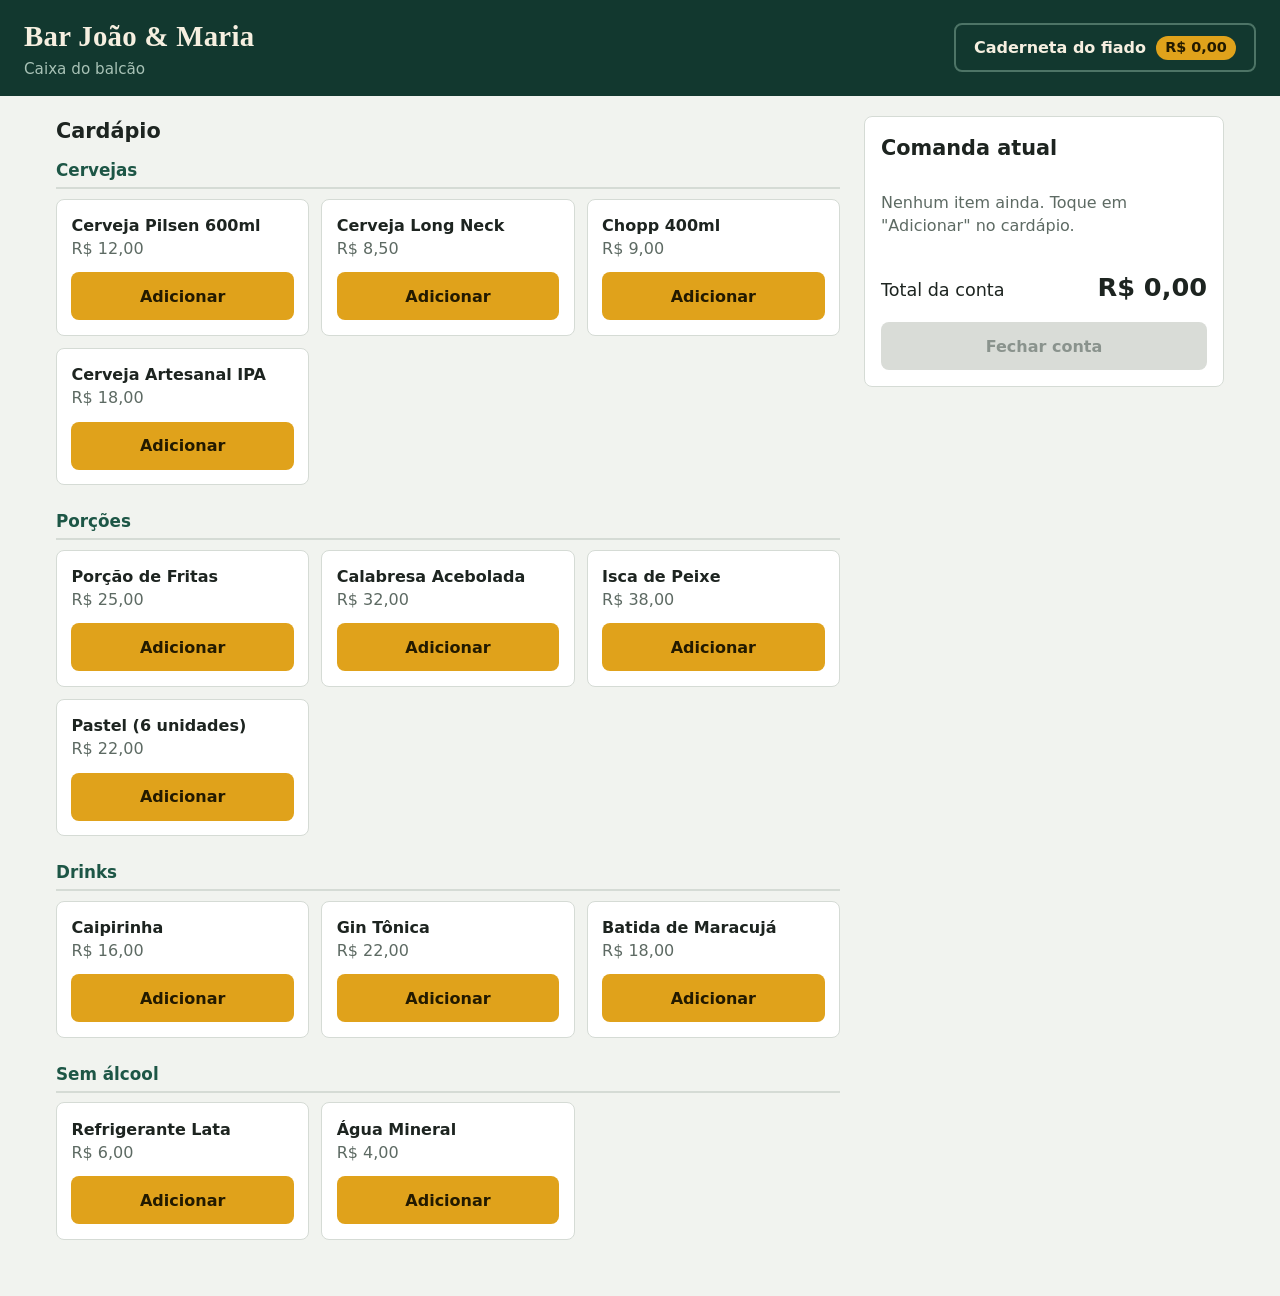
==== Bar_Joao_Maria/index.html @ ae147a01 "Projeto do bar do Joao e da Maria" ====
<!DOCTYPE html>
<html lang="pt-BR">
<head>
  <meta charset="UTF-8">
  <meta name="viewport" content="width=device-width, initial-scale=1">
  <title>Bar João &amp; Maria - Caixa</title>
  <link rel="stylesheet" href="style.css">
</head>
<body>

  <header class="topo">
    <div class="marca">
      <h1>Bar João &amp; Maria</h1>
      <p>Caixa do balcão</p>
    </div>

    <button type="button" id="btn-caderneta" class="btn btn--claro">
      Caderneta do fiado
      <span id="total-fiado" class="selo">R$ 0,00</span>
    </button>
  </header>

  <main class="layout">

    <!-- Cardápio: os produtos são criados pelo script.js -->
    <section class="cardapio" aria-labelledby="titulo-cardapio">
      <h2 id="titulo-cardapio">Cardápio</h2>
      <div id="cardapio"></div>
    </section>

    <!-- Comanda (carrinho) do pedido atual -->
    <aside id="comanda" class="comanda" aria-labelledby="titulo-comanda">
      <h2 id="titulo-comanda">Comanda atual</h2>

      <ul id="lista-comanda" class="comanda__lista"></ul>

      <div class="comanda__total">
        <span>Total da conta</span>
        <strong id="total-comanda">R$ 0,00</strong>
      </div>

      <button type="button" id="btn-fechar" class="btn btn--principal btn--cheio" disabled>
        Fechar conta
      </button>
    </aside>

  </main>

  <!-- Barra fixa que só aparece no celular -->
  <a class="barra-mobile" href="#comanda">
    <span>Ver comanda</span>
    <strong id="total-barra">R$ 0,00</strong>
  </a>

  <!-- Janela: fechamento do pedido -->
  <dialog id="modal-fechamento" aria-labelledby="titulo-fechamento">
    <div class="modal__cabeca">
      <h2 id="titulo-fechamento">Fechar conta</h2>
      <button type="button" class="modal__fechar" data-fechar aria-label="Fechar janela">&times;</button>
    </div>

    <p class="modal__resumo">Total da conta: <strong id="total-fechamento">R$ 0,00</strong></p>

    <div id="opcoes-pagamento" class="opcoes">
      <button type="button" id="btn-pagar" class="btn btn--principal btn--cheio">Pagamento imediato</button>
      <button type="button" id="btn-fiado" class="btn btn--contorno btn--cheio">Deixar fiado</button>
    </div>

    <form id="form-fiado" class="form-fiado" hidden>
      <label for="nome-cliente">Nome do cliente</label>
      <input type="text" id="nome-cliente" list="lista-clientes" autocomplete="off" maxlength="60" required>
      <datalist id="lista-clientes"></datalist>
      <button type="submit" class="btn btn--principal btn--cheio">Anotar na caderneta</button>
    </form>
  </dialog>

  <!-- Janela: caderneta de fiados -->
  <dialog id="modal-caderneta" aria-labelledby="titulo-caderneta">
    <div class="modal__cabeca">
      <h2 id="titulo-caderneta">Caderneta do fiado</h2>
      <button type="button" class="modal__fechar" data-fechar aria-label="Fechar janela">&times;</button>
    </div>

    <ul id="lista-fiados" class="fiados"></ul>

    <p class="modal__resumo">Total em aberto: <strong id="total-aberto">R$ 0,00</strong></p>
  </dialog>

  <script src="script.js"></script>
</body>
</html>
---- Bar_Joao_Maria/style.css ----
/* ===== Cores e medidas ===== */
:root {
  --verde: #12382f;
  --verde-medio: #1d5646;
  --ambar: #e0a21b;
  --ambar-claro: #f3c65f;
  --fundo: #f1f3ef;
  --cartao: #ffffff;
  --tinta: #1d2420;
  --suave: #5d6a63;
  --borda: #d5dbd5;
  --perigo: #b3382f;
  --raio: 8px;
}

* {
  box-sizing: border-box;
}

[hidden] {
  display: none !important;
}

body {
  margin: 0;
  background: var(--fundo);
  color: var(--tinta);
  font-family: "Segoe UI", system-ui, -apple-system, Roboto, Arial, sans-serif;
  line-height: 1.45;
}

h1, h2, h3 {
  margin: 0;
}

/* ===== Topo ===== */
.topo {
  display: flex;
  flex-wrap: wrap;
  align-items: center;
  justify-content: space-between;
  gap: 0.75rem 1.5rem;
  padding: 1rem 1.5rem;
  background: var(--verde);
  color: #f6efe0;
}

.marca h1 {
  font-family: Georgia, "Times New Roman", serif;
  font-size: 1.8rem;
  letter-spacing: 0.01em;
}

.marca p {
  margin: 0;
  color: #a8c2b6;
  font-size: 0.95rem;
}

/* ===== Botões ===== */
.btn {
  padding: 0.65rem 1.1rem;
  border: 2px solid transparent;
  border-radius: var(--raio);
  font: inherit;
  font-weight: 600;
  cursor: pointer;
  transition: background 0.15s, border-color 0.15s;
}

.btn:focus-visible,
.modal__fechar:focus-visible,
.mini:focus-visible,
input:focus-visible {
  outline: 3px solid #2f8fd0;
  outline-offset: 2px;
}

.btn--cheio {
  width: 100%;
}

.btn--principal {
  background: var(--ambar);
  color: #231a00;
}

.btn--principal:hover:not(:disabled) {
  background: var(--ambar-claro);
}

.btn--principal:disabled {
  background: #d9dcd7;
  color: #8a938d;
  cursor: not-allowed;
}

.btn--contorno {
  background: transparent;
  border-color: var(--verde);
  color: var(--verde);
}

.btn--contorno:hover {
  background: #e3ece7;
}

.btn--claro {
  background: transparent;
  border-color: #4d7466;
  color: #f6efe0;
  display: inline-flex;
  align-items: center;
  gap: 0.6rem;
}

.btn--claro:hover {
  background: var(--verde-medio);
}

.selo {
  padding: 0.1rem 0.6rem;
  border-radius: 999px;
  background: var(--ambar);
  color: #231a00;
  font-size: 0.9rem;
  font-variant-numeric: tabular-nums;
}

/* ===== Layout principal ===== */
.layout {
  display: grid;
  grid-template-columns: 1fr;
  gap: 1.5rem;
  max-width: 1200px;
  margin: 0 auto;
  padding: 1.25rem 1rem 5rem;
}

.cardapio h2,
.comanda h2 {
  margin-bottom: 0.75rem;
  font-size: 1.3rem;
}

/* ===== Cardápio ===== */
.categoria {
  margin-bottom: 1.5rem;
}

.categoria h3 {
  margin-bottom: 0.6rem;
  padding-bottom: 0.3rem;
  border-bottom: 2px solid var(--borda);
  font-size: 1.05rem;
  color: var(--verde-medio);
}

.produtos {
  display: grid;
  grid-template-columns: repeat(auto-fill, minmax(190px, 1fr));
  gap: 0.75rem;
}

.produto {
  display: flex;
  flex-direction: column;
  justify-content: space-between;
  gap: 0.75rem;
  padding: 0.9rem;
  background: var(--cartao);
  border: 1px solid var(--borda);
  border-radius: var(--raio);
}

.produto__nome {
  margin: 0;
  font-size: 1rem;
  font-weight: 600;
}

.produto__preco {
  margin: 0;
  color: var(--suave);
  font-variant-numeric: tabular-nums;
}

/* ===== Comanda ===== */
.comanda {
  align-self: start;
  padding: 1rem;
  background: var(--cartao);
  border: 1px solid var(--borda);
  border-radius: var(--raio);
}

.comanda__lista {
  margin: 0 0 1rem;
  padding: 0;
  list-style: none;
}

.comanda__vazio {
  padding: 1rem 0;
  color: var(--suave);
}

.item {
  display: grid;
  grid-template-columns: 1fr auto;
  gap: 0.3rem 0.75rem;
  padding: 0.7rem 0;
  border-bottom: 1px solid var(--borda);
}

.item__nome {
  font-weight: 600;
}

.item__subtotal {
  font-variant-numeric: tabular-nums;
  font-weight: 600;
}

.item__controles {
  display: flex;
  align-items: center;
  gap: 0.4rem;
}

.item__qtd {
  min-width: 1.6rem;
  text-align: center;
  font-variant-numeric: tabular-nums;
}

.mini {
  min-width: 2.2rem;
  height: 2.2rem;
  padding: 0 0.5rem;
  border: 1px solid var(--borda);
  border-radius: 6px;
  background: #fff;
  font: inherit;
  cursor: pointer;
}

.mini:hover {
  background: #eef1ed;
}

.mini--remover {
  margin-left: auto;
  border-color: #e3b9b5;
  color: var(--perigo);
}

.mini--remover:hover {
  background: #faeceb;
}

.comanda__total {
  display: flex;
  justify-content: space-between;
  align-items: baseline;
  margin-bottom: 1rem;
  font-size: 1.1rem;
}

.comanda__total strong {
  font-size: 1.6rem;
  font-variant-numeric: tabular-nums;
}

/* ===== Barra fixa do celular ===== */
.barra-mobile {
  position: fixed;
  left: 0;
  right: 0;
  bottom: 0;
  display: flex;
  justify-content: space-between;
  padding: 0.9rem 1.25rem;
  background: var(--verde);
  color: #f6efe0;
  text-decoration: none;
  z-index: 5;
}

.barra-mobile:focus-visible {
  outline: 3px solid #2f8fd0;
  outline-offset: -3px;
}

/* ===== Janelas (dialog) ===== */
dialog {
  width: min(480px, calc(100% - 2rem));
  max-height: calc(100% - 2rem);
  padding: 1.25rem;
  border: none;
  border-radius: var(--raio);
  color: var(--tinta);
}

dialog::backdrop {
  background: rgba(8, 24, 19, 0.6);
}

.modal__cabeca {
  display: flex;
  align-items: center;
  justify-content: space-between;
  margin-bottom: 1rem;
}

.modal__cabeca h2 {
  font-size: 1.3rem;
}

.modal__fechar {
  width: 2.4rem;
  height: 2.4rem;
  border: none;
  border-radius: 6px;
  background: transparent;
  font-size: 1.6rem;
  line-height: 1;
  cursor: pointer;
}

.modal__fechar:hover {
  background: #eef1ed;
}

.modal__resumo {
  margin: 1rem 0 0;
  font-size: 1.05rem;
}

.modal__resumo strong {
  font-variant-numeric: tabular-nums;
}

.opcoes {
  display: grid;
  gap: 0.6rem;
  margin-top: 1rem;
}

.form-fiado {
  display: grid;
  gap: 0.6rem;
  margin-top: 1rem;
}

.form-fiado label {
  font-weight: 600;
}

.form-fiado input {
  padding: 0.65rem 0.75rem;
  border: 1px solid #aab4ad;
  border-radius: var(--raio);
  font: inherit;
}

/* ===== Lista de fiados ===== */
.fiados {
  margin: 0;
  padding: 0;
  list-style: none;
}

.fiados__vazio {
  padding: 1rem 0;
  color: var(--suave);
}

.fiado {
  display: grid;
  grid-template-columns: 1fr auto;
  align-items: center;
  gap: 0.2rem 1rem;
  padding: 0.75rem 0;
  border-bottom: 1px solid var(--borda);
}

.fiado__nome {
  font-weight: 600;
}

.fiado__valor {
  color: var(--perigo);
  font-weight: 600;
  font-variant-numeric: tabular-nums;
}

.fiado .btn {
  grid-column: 2;
  grid-row: 1 / span 2;
  padding: 0.5rem 0.8rem;
}

/* ===== Telas maiores: duas colunas ===== */
@media (min-width: 800px) {
  .layout {
    grid-template-columns: 1fr 360px;
    padding-bottom: 2rem;
  }

  .comanda {
    position: sticky;
    top: 1rem;
  }

  .barra-mobile {
    display: none;
  }
}

@media (prefers-reduced-motion: reduce) {
  .btn {
    transition: none;
  }
}
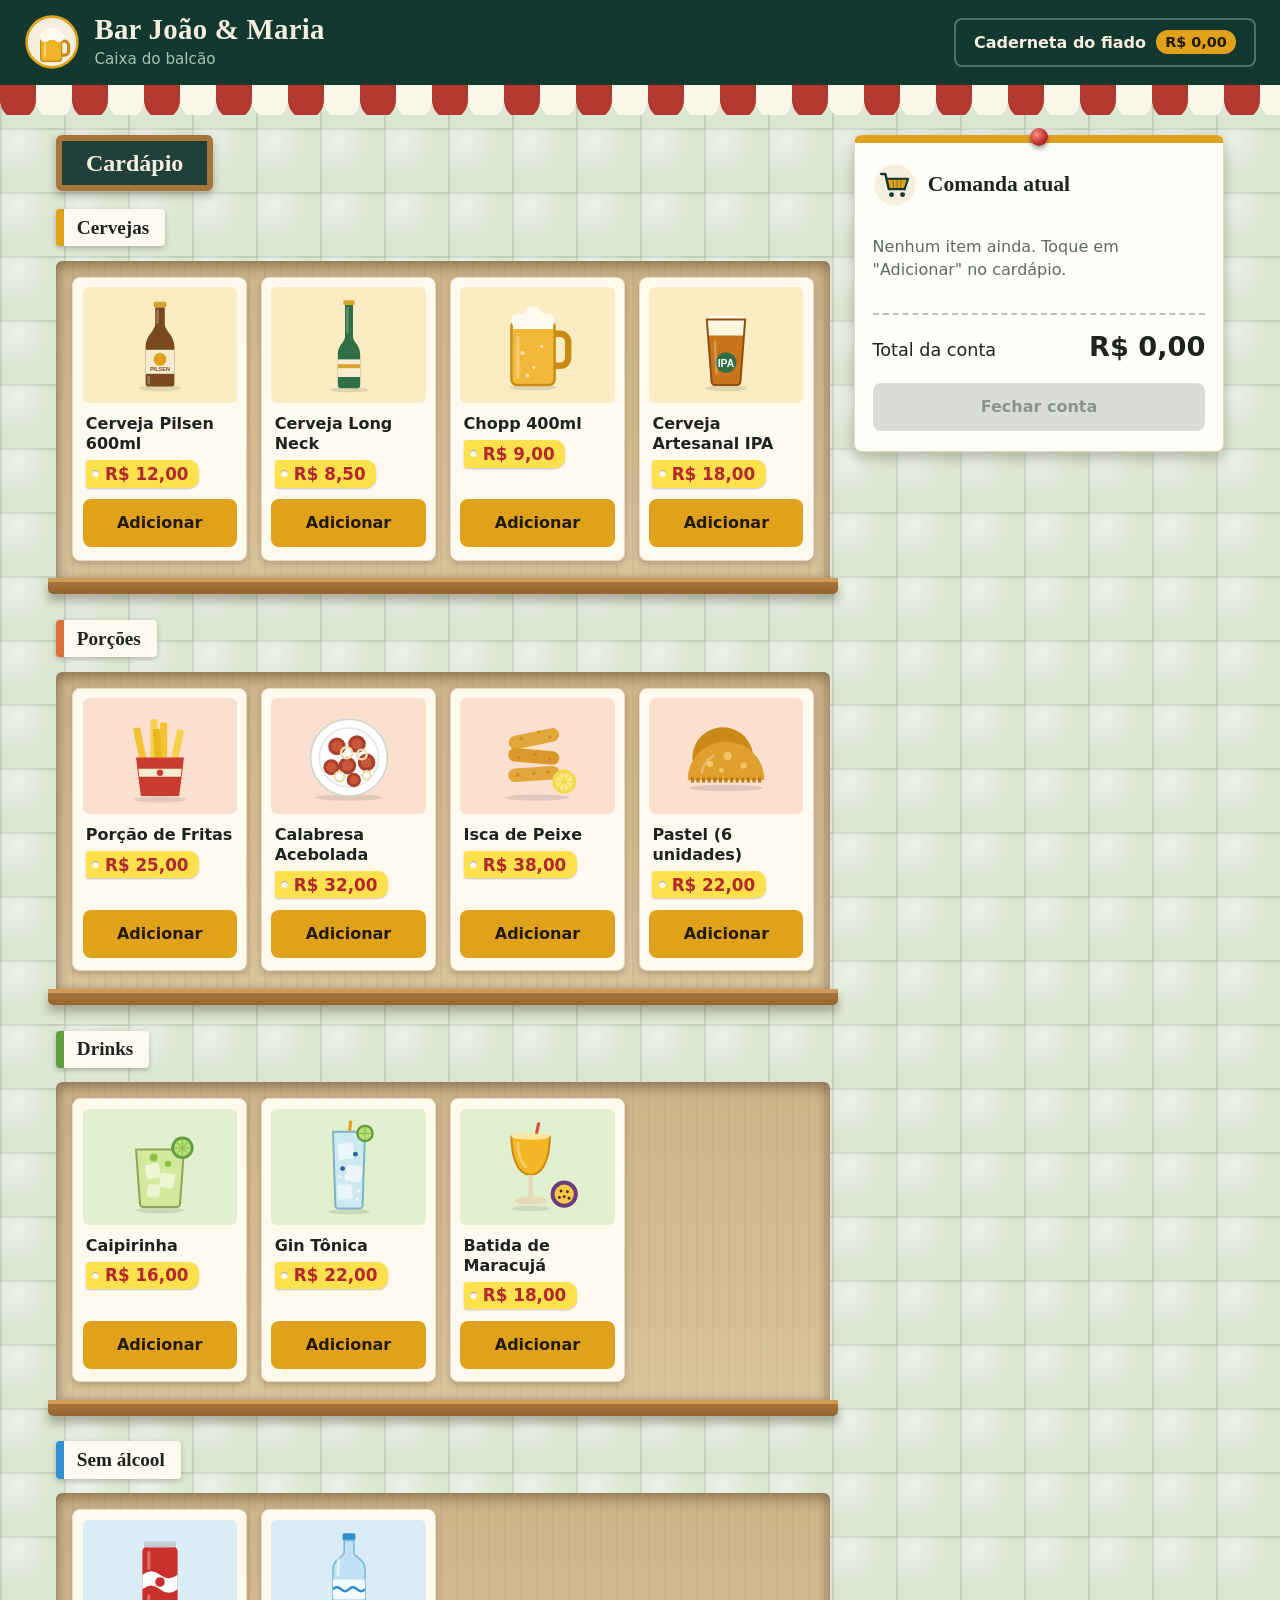
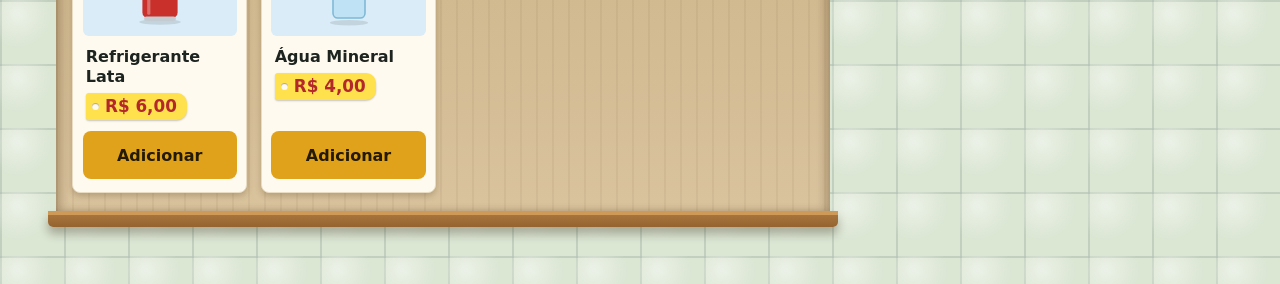
==== commit ba5121ac: "Implementação do ambientação do site." ====
--- a/Bar_Joao_Maria/index.html
+++ b/Bar_Joao_Maria/index.html
@@ -10,8 +10,11 @@
 
   <header class="topo">
     <div class="marca">
-      <h1>Bar João &amp; Maria</h1>
-      <p>Caixa do balcão</p>
+      <img class="marca__logo" src="img/logo.svg" alt="" width="56" height="56">
+      <div>
+        <h1>Bar João &amp; Maria</h1>
+        <p>Caixa do balcão</p>
+      </div>
     </div>
 
     <button type="button" id="btn-caderneta" class="btn btn--claro">
@@ -19,6 +22,9 @@
       <span id="total-fiado" class="selo">R$ 0,00</span>
     </button>
   </header>
+
+  <!-- Faixa decorativa: toldo listrado de mercadinho -->
+  <div class="toldo" aria-hidden="true"></div>
 
   <main class="layout">
 
@@ -30,7 +36,13 @@
 
     <!-- Comanda (carrinho) do pedido atual -->
     <aside id="comanda" class="comanda" aria-labelledby="titulo-comanda">
-      <h2 id="titulo-comanda">Comanda atual</h2>
+      <h2 id="titulo-comanda" class="comanda__titulo">
+        <span class="carrinho">
+          <img src="img/carrinho.svg" alt="" width="44" height="44">
+          <span id="qtd-itens" class="contagem" hidden>0</span>
+        </span>
+        Comanda atual
+      </h2>
 
       <ul id="lista-comanda" class="comanda__lista"></ul>
 
@@ -48,7 +60,13 @@
 
   <!-- Barra fixa que só aparece no celular -->
   <a class="barra-mobile" href="#comanda">
-    <span>Ver comanda</span>
+    <span class="barra-mobile__texto">
+      <span class="carrinho">
+        <img src="img/carrinho.svg" alt="" width="36" height="36">
+        <span id="qtd-barra" class="contagem" hidden>0</span>
+      </span>
+      Ver comanda
+    </span>
     <strong id="total-barra">R$ 0,00</strong>
   </a>
 
--- a/Bar_Joao_Maria/style.css
+++ b/Bar_Joao_Maria/style.css
@@ -6,11 +6,17 @@
   --ambar-claro: #f3c65f;
   --fundo: #f1f3ef;
   --cartao: #ffffff;
+  --papel: #fffef9;
   --tinta: #1d2420;
   --suave: #5d6a63;
   --borda: #d5dbd5;
+  --borda-forte: #b9c2bb;
   --perigo: #b3382f;
   --raio: 8px;
+  --fonte-titulo: Georgia, "Times New Roman", serif;
+  --madeira-clara: #cf9a58;
+  --madeira: #a8743c;
+  --madeira-escura: #94632f;
 }
 
 * {
@@ -23,14 +29,24 @@
 
 body {
   margin: 0;
-  background: var(--fundo);
+  /* Parede de azulejo: brilho + rejunte em cada azulejo de 64px */
+  background-color: #dbe6d3;
+  background-image:
+    radial-gradient(circle at 28% 22%, rgba(255, 255, 255, 0.45), rgba(255, 255, 255, 0) 50%),
+    linear-gradient(rgba(18, 56, 47, 0.13) 2px, transparent 2px),
+    linear-gradient(90deg, rgba(18, 56, 47, 0.13) 2px, transparent 2px);
+  background-size: 64px 64px;
   color: var(--tinta);
   font-family: "Segoe UI", system-ui, -apple-system, Roboto, Arial, sans-serif;
   line-height: 1.45;
 }
 
-h1, h2, h3 {
+h1, h2, h3, h4 {
   margin: 0;
+}
+
+img {
+  display: block;
 }
 
 /* ===== Topo ===== */
@@ -40,21 +56,46 @@
   align-items: center;
   justify-content: space-between;
   gap: 0.75rem 1.5rem;
-  padding: 1rem 1.5rem;
+  padding: 0.9rem 1.5rem;
   background: var(--verde);
   color: #f6efe0;
 }
 
+.marca {
+  display: flex;
+  align-items: center;
+  gap: 0.9rem;
+}
+
+.marca__logo {
+  flex: none;
+  width: 56px;
+  height: 56px;
+}
+
 .marca h1 {
-  font-family: Georgia, "Times New Roman", serif;
+  font-family: var(--fonte-titulo);
   font-size: 1.8rem;
+  line-height: 1.1;
   letter-spacing: 0.01em;
 }
 
 .marca p {
-  margin: 0;
+  margin: 0.15rem 0 0;
   color: #a8c2b6;
   font-size: 0.95rem;
+}
+
+/* Toldo listrado de mercadinho (a máscara recorta as pontas arredondadas) */
+.toldo {
+  height: 30px;
+  background: repeating-linear-gradient(90deg, #b3382f 0 36px, #fbf6ea 36px 72px);
+  -webkit-mask:
+    linear-gradient(#000, #000) 0 0 / 100% 16px no-repeat,
+    radial-gradient(circle at 18px 0, #000 17.5px, transparent 18px) 0 16px / 36px 14px repeat-x;
+  mask:
+    linear-gradient(#000, #000) 0 0 / 100% 16px no-repeat,
+    radial-gradient(circle at 18px 0, #000 17.5px, transparent 18px) 0 16px / 36px 14px repeat-x;
 }
 
 /* ===== Botões ===== */
@@ -71,6 +112,7 @@
 .btn:focus-visible,
 .modal__fechar:focus-visible,
 .mini:focus-visible,
+.barra-mobile:focus-visible,
 input:focus-visible {
   outline: 3px solid #2f8fd0;
   outline-offset: 2px;
@@ -134,95 +176,257 @@
   gap: 1.5rem;
   max-width: 1200px;
   margin: 0 auto;
-  padding: 1.25rem 1rem 5rem;
-}
-
-.cardapio h2,
-.comanda h2 {
-  margin-bottom: 0.75rem;
-  font-size: 1.3rem;
+  padding: 1.25rem 1rem 5.5rem;
+}
+
+.cardapio > h2 {
+  display: inline-block;
+  margin-bottom: 1.1rem;
+  padding: 0.3rem 1.5rem;
+  background: #22403a;
+  border: 6px solid var(--madeira);
+  border-radius: 6px;
+  box-shadow: 0 4px 8px rgba(40, 25, 5, 0.3);
+  color: #f6efe0;
+  font-family: var(--fonte-titulo);
+  font-size: 1.5rem;
 }
 
 /* ===== Cardápio ===== */
 .categoria {
-  margin-bottom: 1.5rem;
-}
+  --tom: #eceee9;
+  --tom-forte: var(--borda-forte);
+  margin-bottom: 2.6rem;
+}
+
+.categoria[data-categoria="cervejas"]   { --tom: #fbecc4; --tom-forte: #e0a21b; }
+.categoria[data-categoria="porcoes"]    { --tom: #fbdfcf; --tom-forte: #d9703a; }
+.categoria[data-categoria="drinks"]     { --tom: #e2f0cf; --tom-forte: #5f9e3f; }
+.categoria[data-categoria="sem-alcool"] { --tom: #d9ecf7; --tom-forte: #2f8fd0; }
 
 .categoria h3 {
-  margin-bottom: 0.6rem;
-  padding-bottom: 0.3rem;
-  border-bottom: 2px solid var(--borda);
-  font-size: 1.05rem;
-  color: var(--verde-medio);
+  display: inline-block;
+  margin-bottom: 0.9rem;
+  padding: 0.3rem 1rem 0.3rem 0.8rem;
+  background: #fffaf0;
+  border-left: 8px solid var(--tom-forte);
+  border-radius: 4px;
+  box-shadow: 0 2px 5px rgba(40, 25, 5, 0.25);
+  font-family: var(--fonte-titulo);
+  font-size: 1.2rem;
 }
 
 .produtos {
-  display: grid;
-  grid-template-columns: repeat(auto-fill, minmax(190px, 1fr));
-  gap: 0.75rem;
+  position: relative;
+  display: grid;
+  grid-template-columns: repeat(auto-fill, minmax(170px, 1fr));
+  gap: 0.85rem;
+  padding: 1rem 1rem 1.1rem;
+  /* fundo da estante: madeira clara com veios verticais */
+  background:
+    repeating-linear-gradient(90deg, rgba(60, 35, 10, 0.05) 0 2px, transparent 2px 16px),
+    linear-gradient(#cdb48a, #d9c39d);
+  border-radius: 6px 6px 0 0;
+  box-shadow:
+    inset 0 8px 12px rgba(60, 35, 10, 0.28),
+    inset 6px 0 8px rgba(60, 35, 10, 0.12),
+    inset -6px 0 8px rgba(60, 35, 10, 0.12);
+}
+
+/* A tábua da prateleira, com sombra na parede */
+.produtos::after {
+  content: "";
+  position: absolute;
+  left: -8px;
+  right: -8px;
+  bottom: -16px;
+  height: 16px;
+  border-radius: 0 0 5px 5px;
+  background: linear-gradient(var(--madeira-clara) 0 4px, var(--madeira) 4px, var(--madeira-escura) 100%);
+  box-shadow: 0 7px 10px rgba(40, 25, 5, 0.3);
 }
 
 .produto {
   display: flex;
   flex-direction: column;
-  justify-content: space-between;
-  gap: 0.75rem;
-  padding: 0.9rem;
-  background: var(--cartao);
-  border: 1px solid var(--borda);
+  gap: 0.7rem;
+  padding: 0.6rem 0.6rem 0.8rem;
+  background: #fffaf0;
+  border: 1px solid #e9dcc2;
   border-radius: var(--raio);
+  box-shadow: 0 3px 6px rgba(60, 35, 10, 0.22);
+}
+
+.produto__foto {
+  display: grid;
+  place-items: center;
+  height: 116px;
+  background: var(--tom);
+  border-radius: 6px;
+}
+
+.produto__imagem {
+  width: 96px;
+  height: 96px;
+  object-fit: contain;
+}
+
+.produto > div:not(.produto__foto) {
+  flex: 1;
+  padding: 0 0.2rem;
 }
 
 .produto__nome {
   margin: 0;
   font-size: 1rem;
   font-weight: 600;
-}
-
+  line-height: 1.25;
+}
+
+/* Etiqueta de preço amarela, com o furinho de pendurar */
 .produto__preco {
-  margin: 0;
-  color: var(--suave);
-  font-variant-numeric: tabular-nums;
-}
-
-/* ===== Comanda ===== */
+  position: relative;
+  display: inline-block;
+  margin: 0.35rem 0 0;
+  padding: 0.1rem 0.65rem 0.1rem 1.2rem;
+  background: #ffe14d;
+  border-radius: 3px 10px 10px 3px;
+  box-shadow: 0 1px 2px rgba(0, 0, 0, 0.22);
+  color: #b3282a;
+  font-size: 1.05rem;
+  font-weight: 800;
+  font-variant-numeric: tabular-nums;
+}
+
+.produto__preco::before {
+  content: "";
+  position: absolute;
+  left: 0.4rem;
+  top: 50%;
+  width: 0.45rem;
+  height: 0.45rem;
+  margin-top: -0.225rem;
+  border-radius: 50%;
+  background: #fffaf0;
+  box-shadow: inset 0 1px 1px rgba(0, 0, 0, 0.35);
+}
+
+/* ===== Comanda (nota de papel) ===== */
 .comanda {
+  position: relative;
   align-self: start;
-  padding: 1rem;
-  background: var(--cartao);
-  border: 1px solid var(--borda);
+  padding: 1.25rem 1.1rem 1.25rem;
+  background: var(--papel);
+  border: 1px solid #e3d8bf;
+  border-top: 8px solid var(--ambar);
   border-radius: var(--raio);
+  box-shadow: 0 6px 14px rgba(40, 25, 5, 0.25);
+}
+
+/* Tachinha vermelha que prende a comanda na parede */
+.comanda::before {
+  content: "";
+  position: absolute;
+  top: -15px;
+  left: 50%;
+  width: 18px;
+  height: 18px;
+  margin-left: -9px;
+  border-radius: 50%;
+  background: radial-gradient(circle at 35% 35%, #ff8f80, #b3282a 62%);
+  box-shadow: 0 3px 4px rgba(0, 0, 0, 0.35);
+}
+
+.comanda__titulo {
+  display: flex;
+  align-items: center;
+  gap: 0.7rem;
+  margin-bottom: 0.5rem;
+  font-family: var(--fonte-titulo);
+  font-size: 1.35rem;
+}
+
+/* Ícone do carrinho com o número de itens */
+.carrinho {
+  position: relative;
+  display: inline-flex;
+  flex: none;
+}
+
+.contagem {
+  position: absolute;
+  top: -6px;
+  right: -9px;
+  display: grid;
+  place-items: center;
+  min-width: 1.45rem;
+  height: 1.45rem;
+  padding: 0 0.3rem;
+  border: 2px solid var(--papel);
+  border-radius: 999px;
+  background: var(--perigo);
+  color: #fff;
+  font-family: "Segoe UI", system-ui, sans-serif;
+  font-size: 0.78rem;
+  font-weight: 700;
+  line-height: 1;
+}
+
+.contagem.pulo {
+  animation: pulo 0.3s ease;
+}
+
+@keyframes pulo {
+  0%   { transform: scale(1); }
+  40%  { transform: scale(1.4); }
+  100% { transform: scale(1); }
 }
 
 .comanda__lista {
-  margin: 0 0 1rem;
+  margin: 0 0 0.75rem;
   padding: 0;
   list-style: none;
 }
 
 .comanda__vazio {
-  padding: 1rem 0;
+  padding: 1.25rem 0;
   color: var(--suave);
 }
 
 .item {
   display: grid;
-  grid-template-columns: 1fr auto;
+  grid-template-columns: 44px 1fr auto;
+  align-items: center;
   gap: 0.3rem 0.75rem;
   padding: 0.7rem 0;
-  border-bottom: 1px solid var(--borda);
+  border-bottom: 1px dashed var(--borda-forte);
+}
+
+.item__imagem {
+  grid-column: 1;
+  grid-row: 1 / span 2;
+  width: 44px;
+  height: 44px;
+  padding: 3px;
+  background: #eef1ed;
+  border-radius: 6px;
+  object-fit: contain;
 }
 
 .item__nome {
+  grid-column: 2;
   font-weight: 600;
+  line-height: 1.25;
 }
 
 .item__subtotal {
+  grid-column: 3;
   font-variant-numeric: tabular-nums;
   font-weight: 600;
 }
 
 .item__controles {
+  grid-column: 2 / -1;
   display: flex;
   align-items: center;
   gap: 0.4rem;
@@ -264,11 +468,13 @@
   justify-content: space-between;
   align-items: baseline;
   margin-bottom: 1rem;
+  padding-top: 0.75rem;
+  border-top: 2px dashed var(--borda-forte);
   font-size: 1.1rem;
 }
 
 .comanda__total strong {
-  font-size: 1.6rem;
+  font-size: 1.7rem;
   font-variant-numeric: tabular-nums;
 }
 
@@ -278,18 +484,30 @@
   left: 0;
   right: 0;
   bottom: 0;
-  display: flex;
+  z-index: 5;
+  display: flex;
+  align-items: center;
   justify-content: space-between;
-  padding: 0.9rem 1.25rem;
+  padding: 0.6rem 1.1rem;
   background: var(--verde);
   color: #f6efe0;
   text-decoration: none;
-  z-index: 5;
-}
-
-.barra-mobile:focus-visible {
-  outline: 3px solid #2f8fd0;
-  outline-offset: -3px;
+}
+
+.barra-mobile__texto {
+  display: flex;
+  align-items: center;
+  gap: 0.8rem;
+  font-weight: 600;
+}
+
+.barra-mobile .contagem {
+  border-color: var(--verde);
+}
+
+.barra-mobile strong {
+  font-size: 1.15rem;
+  font-variant-numeric: tabular-nums;
 }
 
 /* ===== Janelas (dialog) ===== */
@@ -299,6 +517,7 @@
   padding: 1.25rem;
   border: none;
   border-radius: var(--raio);
+  background: var(--cartao);
   color: var(--tinta);
 }
 
@@ -314,7 +533,8 @@
 }
 
 .modal__cabeca h2 {
-  font-size: 1.3rem;
+  font-family: var(--fonte-titulo);
+  font-size: 1.35rem;
 }
 
 .modal__fechar {
@@ -364,7 +584,20 @@
   font: inherit;
 }
 
-/* ===== Lista de fiados ===== */
+/* ===== Caderneta do fiado (folha de caderno) ===== */
+#modal-caderneta {
+  padding-left: 3.4rem;
+  background-color: var(--papel);
+  background-image:
+    linear-gradient(to right, transparent 2.6rem, #e8a7a1 2.6rem, #e8a7a1 calc(2.6rem + 2px), transparent calc(2.6rem + 2px)),
+    repeating-linear-gradient(to bottom, transparent 0 31px, #dfe9f1 31px 32px);
+  background-attachment: local;
+}
+
+#modal-caderneta .modal__cabeca {
+  margin-left: -0.4rem;
+}
+
 .fiados {
   margin: 0;
   padding: 0;
@@ -380,13 +613,14 @@
   display: grid;
   grid-template-columns: 1fr auto;
   align-items: center;
-  gap: 0.2rem 1rem;
-  padding: 0.75rem 0;
-  border-bottom: 1px solid var(--borda);
+  gap: 0 1rem;
+  min-height: 64px;
 }
 
 .fiado__nome {
-  font-weight: 600;
+  font-family: var(--fonte-titulo);
+  font-size: 1.1rem;
+  font-weight: 700;
 }
 
 .fiado__valor {
@@ -399,12 +633,13 @@
   grid-column: 2;
   grid-row: 1 / span 2;
   padding: 0.5rem 0.8rem;
+  background: var(--papel);
 }
 
 /* ===== Telas maiores: duas colunas ===== */
 @media (min-width: 800px) {
   .layout {
-    grid-template-columns: 1fr 360px;
+    grid-template-columns: 1fr 370px;
     padding-bottom: 2rem;
   }
 
@@ -418,8 +653,37 @@
   }
 }
 
+@media (max-width: 480px) {
+  .topo {
+    padding: 0.8rem 1rem;
+  }
+
+  .marca h1 {
+    font-size: 1.5rem;
+  }
+
+  .produtos {
+    grid-template-columns: repeat(2, 1fr);
+    gap: 0.6rem;
+    padding: 0.7rem 0.6rem 0.8rem;
+  }
+
+  .produto__foto {
+    height: 100px;
+  }
+
+  .produto__imagem {
+    width: 82px;
+    height: 82px;
+  }
+}
+
 @media (prefers-reduced-motion: reduce) {
   .btn {
     transition: none;
   }
+
+  .contagem.pulo {
+    animation: none;
+  }
 }
